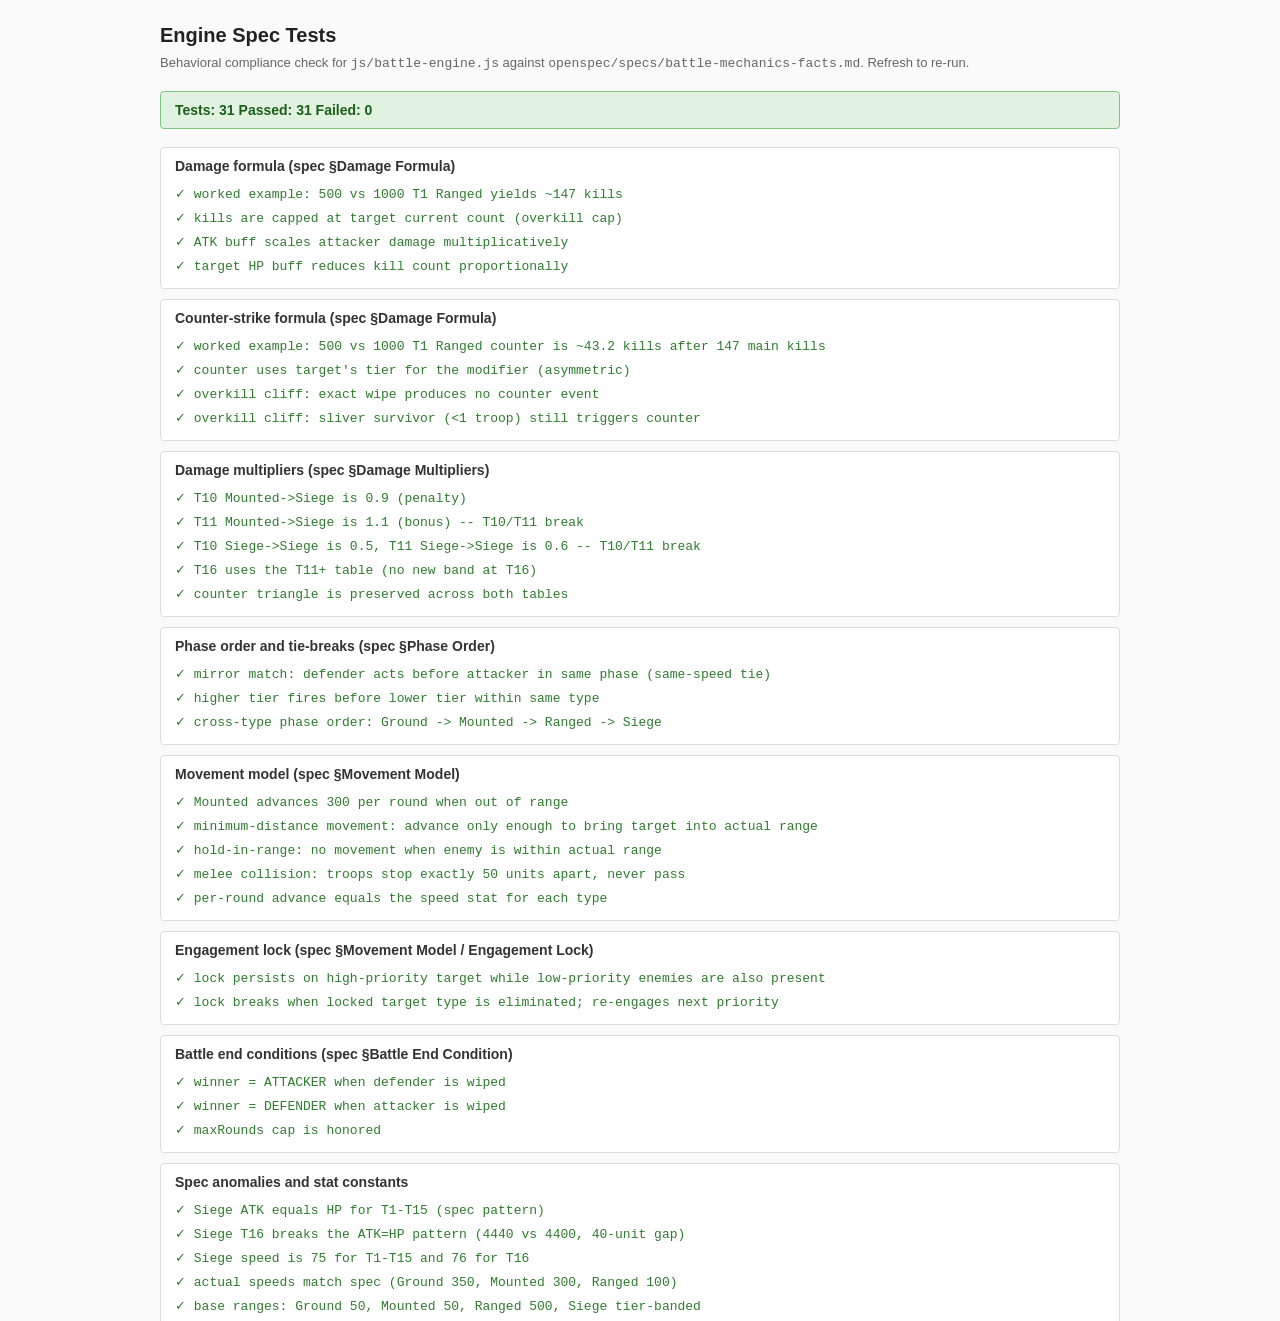
==== tests.html @ a4e473f5 "Add engine spec-compliance test suite 31 behavioral tests covering the high-value claims from battle" ====
<!DOCTYPE html>
<html lang="en">
<head>
<meta charset="UTF-8">
<title>Engine Spec Tests</title>
<style>
  body { font-family: -apple-system, BlinkMacSystemFont, 'Segoe UI', sans-serif;
         max-width: 960px; margin: 24px auto; padding: 0 16px; color: #222;
         background: #fafafa; }
  h1 { margin: 0 0 8px 0; font-size: 20px; }
  p.sub { color: #666; margin: 0 0 20px 0; font-size: 13px; }
  .summary { padding: 10px 14px; border-radius: 4px; margin-bottom: 18px;
             font-weight: 600; font-size: 14px; }
  .summary.ok  { background: #e1f3e0; color: #1b5e1c; border: 1px solid #7cc77f; }
  .summary.bad { background: #fbe2e0; color: #8a1e17; border: 1px solid #d06c64; }
  .suite { background: #fff; border: 1px solid #ddd; border-radius: 4px;
           padding: 10px 14px; margin-bottom: 10px; }
  .suite h2 { font-size: 14px; margin: 0 0 8px 0; color: #333; font-weight: 600; }
  .row { padding: 4px 0; font-size: 13px; font-family: ui-monospace, Consolas, monospace; }
  .row.pass { color: #2e7d2e; }
  .row.fail { color: #9b1e14; }
  .err { margin: 4px 0 6px 22px; color: #8a1e17; font-size: 12px;
         white-space: pre-wrap; background: #fff4f3; padding: 4px 8px;
         border-left: 3px solid #d06c64; border-radius: 2px; }
</style>
</head>
<body>
<h1>Engine Spec Tests</h1>
<p class="sub">Behavioral compliance check for <code>js/battle-engine.js</code> against
<code>openspec/specs/battle-mechanics-facts.md</code>. Refresh to re-run.</p>

<div id="results"></div>

<script src="js/troop-data.js"></script>
<script src="js/battle-engine.js"></script>
<script src="js/tests/test-runner.js"></script>

<script src="js/tests/test-damage-formula.js"></script>
<script src="js/tests/test-counter-formula.js"></script>
<script src="js/tests/test-multipliers.js"></script>
<script src="js/tests/test-phase-order.js"></script>
<script src="js/tests/test-movement.js"></script>
<script src="js/tests/test-engagement-lock.js"></script>
<script src="js/tests/test-battle-end.js"></script>
<script src="js/tests/test-spec-anomalies.js"></script>

<script>
TestRunner.run(document.getElementById('results'));
</script>
</body>
</html>
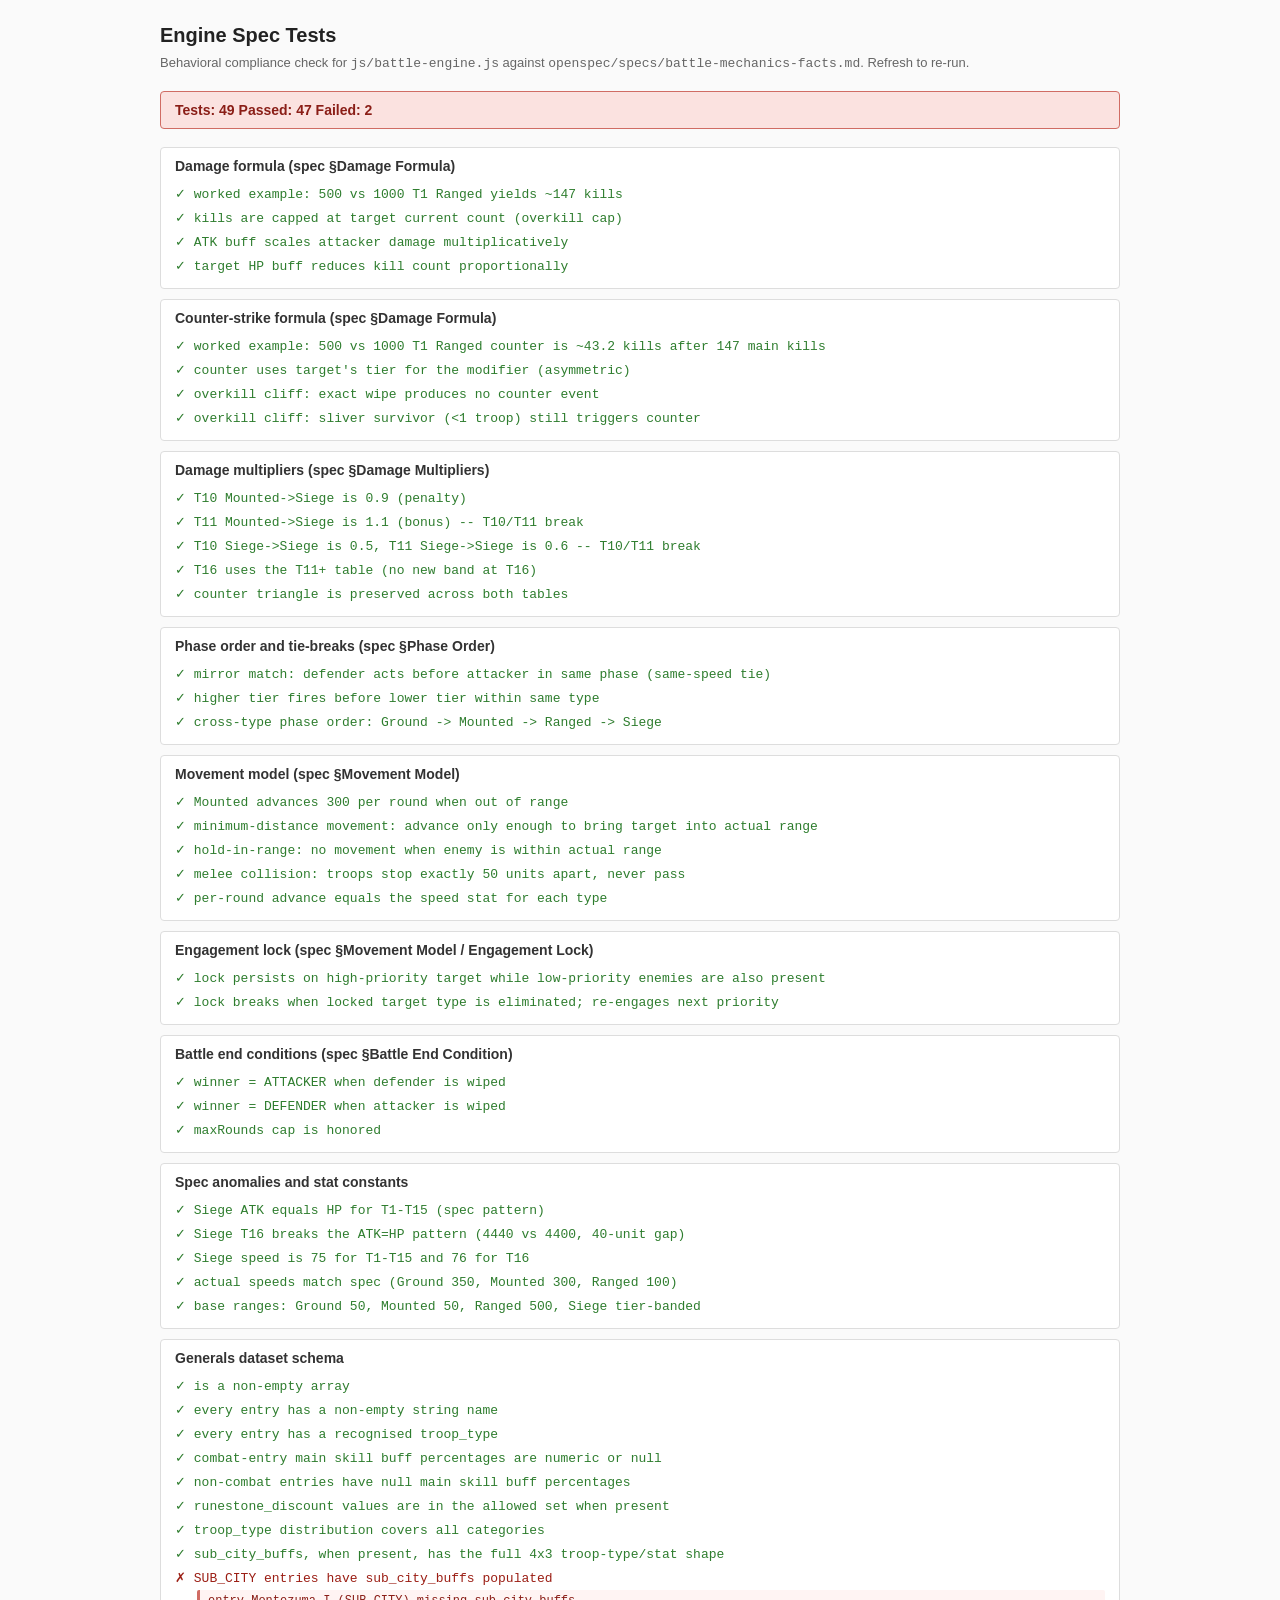
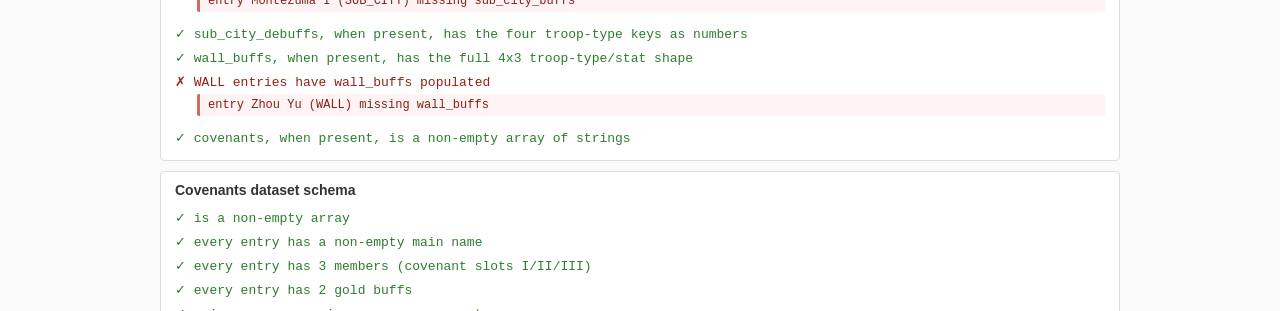
==== commit 25cbd3e0: "Add Generals reference page with filterable table New Generals view with a searchable, sortable, fil" ====
--- a/tests.html
+++ b/tests.html
@@ -33,6 +33,8 @@
 
 <script src="js/troop-data.js"></script>
 <script src="js/battle-engine.js"></script>
+<script src="js/generals-data.js"></script>
+<script src="js/covenants-data.js"></script>
 <script src="js/tests/test-runner.js"></script>
 
 <script src="js/tests/test-damage-formula.js"></script>
@@ -43,6 +45,8 @@
 <script src="js/tests/test-engagement-lock.js"></script>
 <script src="js/tests/test-battle-end.js"></script>
 <script src="js/tests/test-spec-anomalies.js"></script>
+<script src="js/tests/test-generals-data.js"></script>
+<script src="js/tests/test-covenants-data.js"></script>
 
 <script>
 TestRunner.run(document.getElementById('results'));
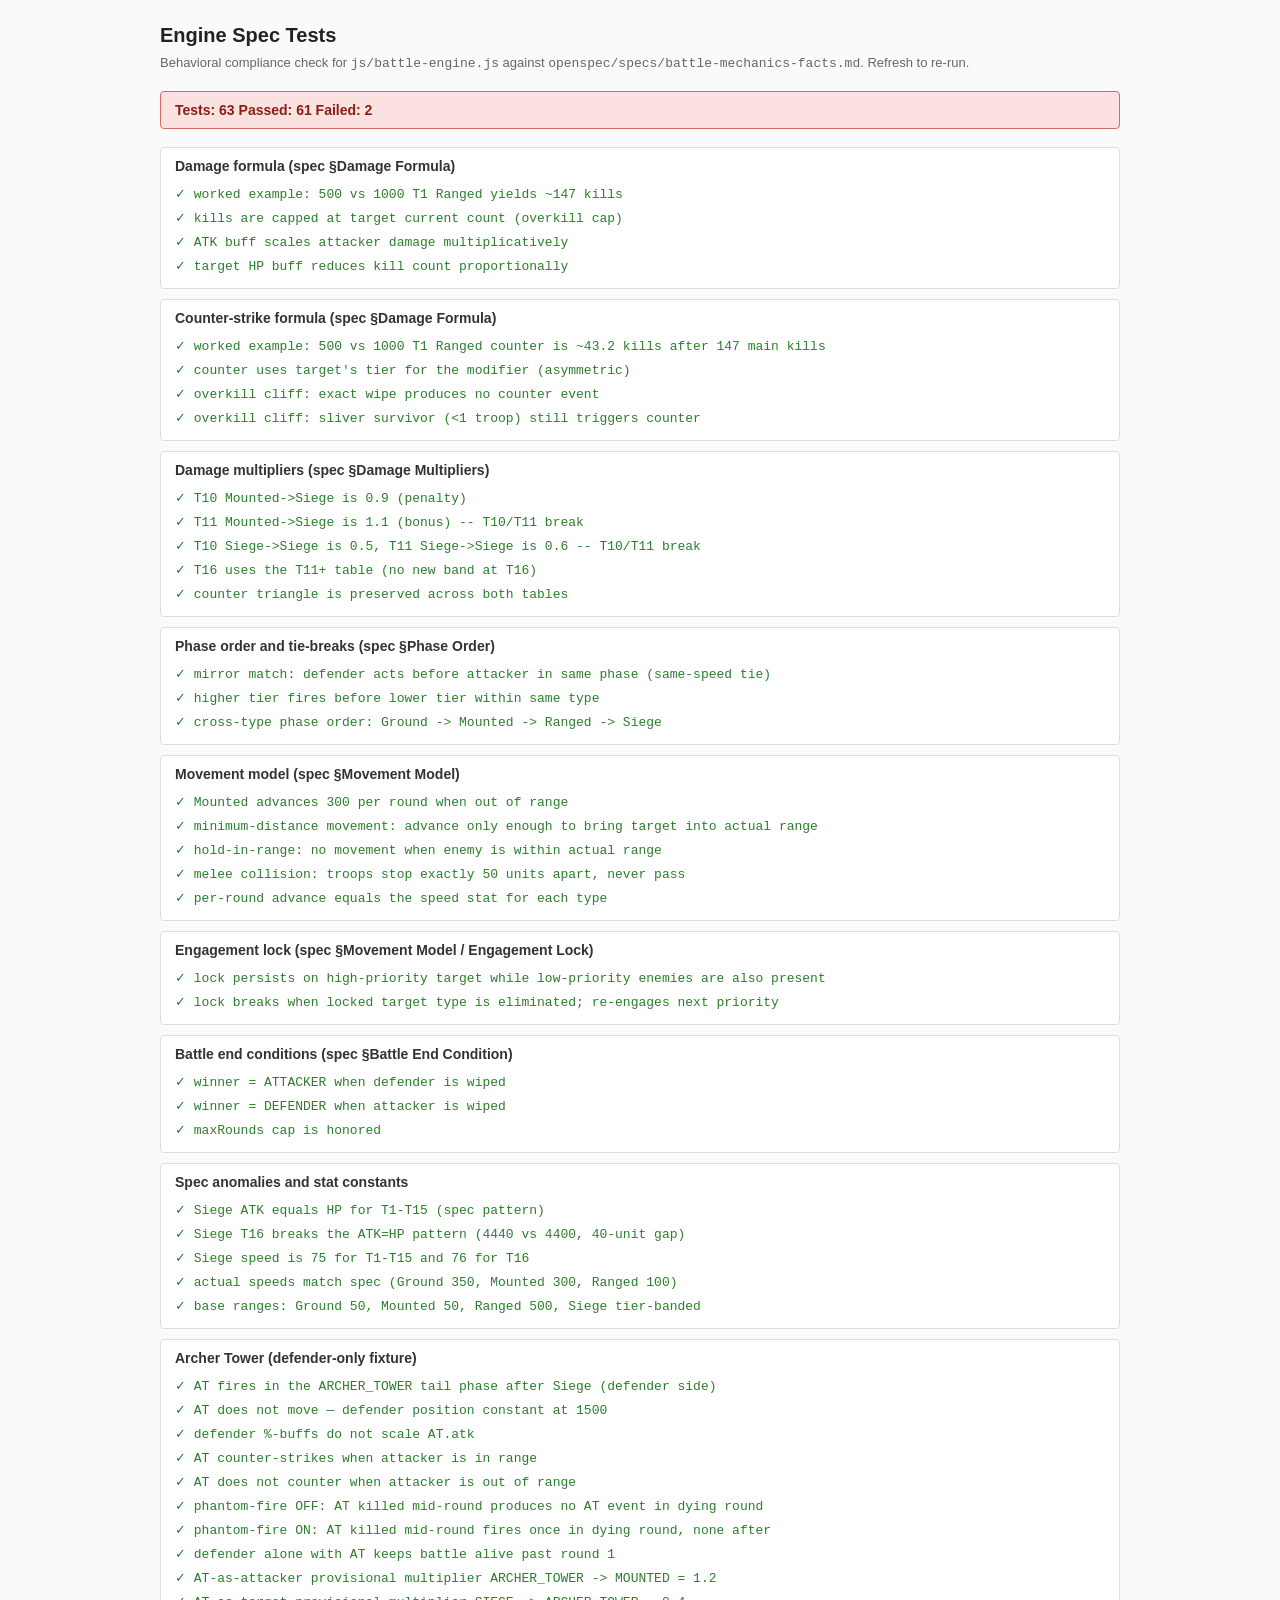
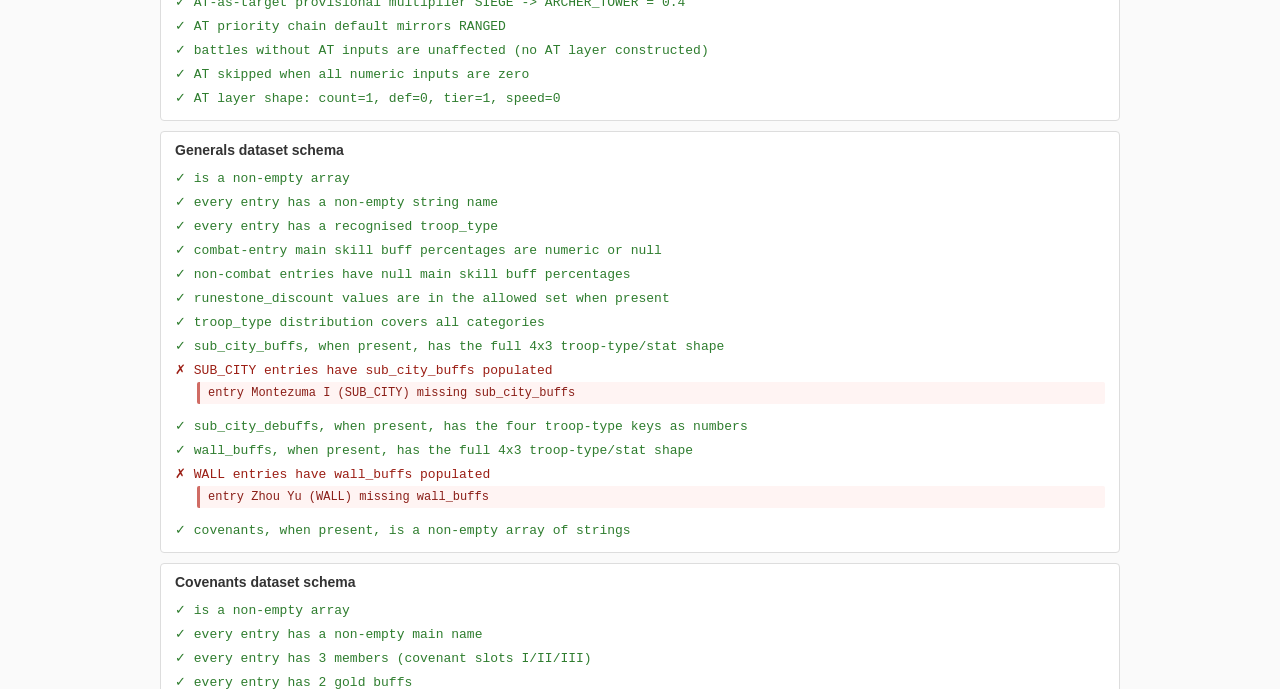
==== commit 49ed5b08: "Add Archer Tower as defender-side fifth phase Introduces ARCHER_TOWER as a stationary defender-only " ====
--- a/tests.html
+++ b/tests.html
@@ -35,6 +35,7 @@
 <script src="js/battle-engine.js"></script>
 <script src="js/generals-data.js"></script>
 <script src="js/covenants-data.js"></script>
+<script src="js/setup-persistence.js"></script>
 <script src="js/tests/test-runner.js"></script>
 
 <script src="js/tests/test-damage-formula.js"></script>
@@ -45,8 +46,10 @@
 <script src="js/tests/test-engagement-lock.js"></script>
 <script src="js/tests/test-battle-end.js"></script>
 <script src="js/tests/test-spec-anomalies.js"></script>
+<script src="js/tests/test-archer-tower.js"></script>
 <script src="js/tests/test-generals-data.js"></script>
 <script src="js/tests/test-covenants-data.js"></script>
+<script src="js/tests/test-setup-persistence-codec.js"></script>
 
 <script>
 TestRunner.run(document.getElementById('results'));
